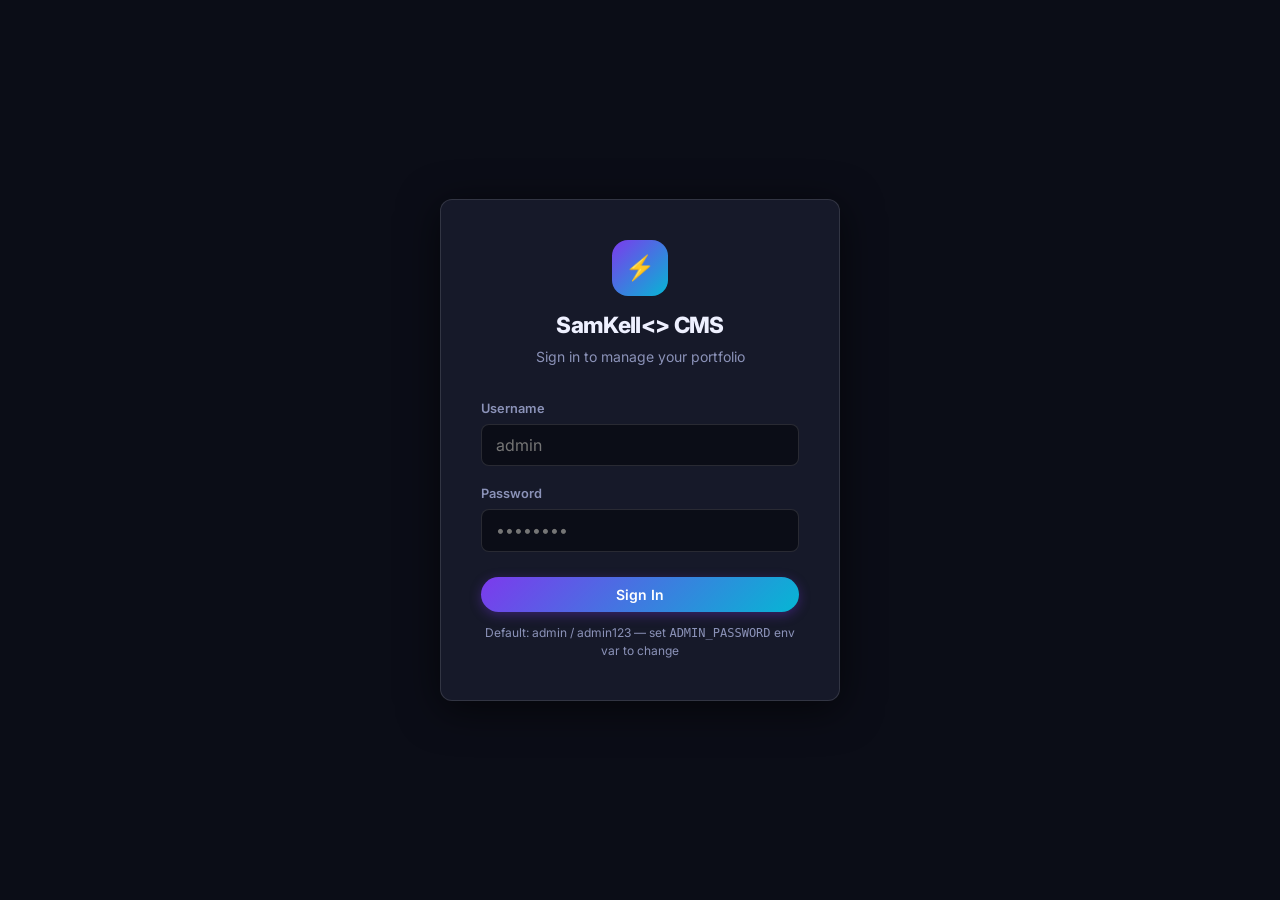
==== admin/index.html @ ff3757df "samklecms" ====
<!DOCTYPE html>
<html lang="en" data-theme="dark">
<head>
<meta charset="UTF-8"/>
<meta name="viewport" content="width=device-width, initial-scale=1.0"/>
<title>Samkell<> CMS — Admin</title>
<link rel="preconnect" href="https://fonts.googleapis.com"/>
<link href="https://fonts.googleapis.com/css2?family=Inter:wght@300;400;500;600;700;800&family=Fira+Code:wght@400;500&display=swap" rel="stylesheet"/>
<style>
/* ── Reset ─────────────────────────────────────────── */
*,*::before,*::after{box-sizing:border-box;margin:0;padding:0}
img{display:block;max-width:100%}
button,input,textarea,select{font-family:inherit;font-size:inherit}

/* ── Themes ────────────────────────────────────────── */
:root{
  --bg:#0b0d17;
  --bg2:#111422;
  --surface:#161929;
  --surface2:#1c2038;
  --surface3:#222640;
  --border:rgba(255,255,255,0.07);
  --border2:rgba(255,255,255,0.12);
  --text:#eef0ff;
  --text2:#8b92b8;
  --text3:#4a5070;
  --accent:#7c3aed;
  --accent2:#06b6d4;
  --accent3:#f0abfc;
  --green:#10b981;
  --red:#ef4444;
  --yellow:#f59e0b;
  --grad:linear-gradient(135deg,#7c3aed,#06b6d4);
  --shadow:0 4px 24px rgba(0,0,0,0.5);
  --shadow2:0 8px 40px rgba(0,0,0,0.6);
  --r:12px;
  --r-sm:8px;
  --r-xs:6px;
  --nav-w:240px;
  --trans:0.2s cubic-bezier(0.4,0,0.2,1);
}
[data-theme="light"]{
  --bg:#f4f5ff;
  --bg2:#eaecfa;
  --surface:#ffffff;
  --surface2:#f0f2ff;
  --surface3:#e8eaff;
  --border:rgba(0,0,0,0.08);
  --border2:rgba(0,0,0,0.14);
  --text:#0d0f1a;
  --text2:#4a5280;
  --text3:#9097bf;
  --shadow:0 4px 24px rgba(100,80,200,0.10);
  --shadow2:0 8px 40px rgba(100,80,200,0.15);
}

html,body{height:100%;background:var(--bg);color:var(--text);font-family:'Inter',sans-serif;line-height:1.5;transition:background var(--trans),color var(--trans)}

/* ── Login screen ──────────────────────────────────── */
#login-screen{
  display:none;position:fixed;inset:0;z-index:1000;
  background:var(--bg);
  display:flex;align-items:center;justify-content:center;
}
#login-screen.hidden{display:none}
.login-card{
  width:100%;max-width:400px;
  background:var(--surface);
  border:1px solid var(--border2);
  border-radius:var(--r);
  padding:2.5rem;
  box-shadow:var(--shadow2);
}
.login-logo{
  text-align:center;
  margin-bottom:2rem;
}
.login-logo .logo-mark{
  display:inline-flex;align-items:center;justify-content:center;
  width:56px;height:56px;
  background:var(--grad);
  border-radius:16px;
  font-size:1.5rem;
  margin-bottom:0.75rem;
}
.login-logo h1{font-size:1.4rem;font-weight:800;letter-spacing:-0.03em}
.login-logo p{color:var(--text2);font-size:0.875rem;margin-top:0.25rem}

/* ── App shell ──────────────────────────────────────── */
#app{display:none;height:100vh;overflow:hidden}
#app.visible{display:flex}

/* ── Sidebar ────────────────────────────────────────── */
.sidebar{
  width:var(--nav-w);flex-shrink:0;
  background:var(--surface);
  border-right:1px solid var(--border);
  display:flex;flex-direction:column;
  overflow:hidden;
  transition:width var(--trans);
}
.sidebar-header{
  padding:1.25rem 1.25rem 1rem;
  border-bottom:1px solid var(--border);
  display:flex;align-items:center;gap:0.75rem;
}
.s-logo{
  width:36px;height:36px;flex-shrink:0;
  background:var(--grad);
  border-radius:10px;
  display:flex;align-items:center;justify-content:center;
  font-size:1rem;font-weight:800;color:#fff;
}
.s-title{font-weight:700;font-size:0.95rem;line-height:1.2}
.s-subtitle{font-size:0.72rem;color:var(--text2)}

.nav-section{
  padding:0.75rem 0.75rem 0.25rem;
  font-size:0.68rem;font-weight:700;
  letter-spacing:0.1em;text-transform:uppercase;
  color:var(--text3);
}

.nav-item{
  display:flex;align-items:center;gap:0.65rem;
  padding:0.55rem 1rem;
  margin:0 0.5rem 0.1rem;
  border-radius:var(--r-sm);
  cursor:pointer;
  font-size:0.875rem;font-weight:500;
  color:var(--text2);
  transition:background var(--trans),color var(--trans);
  border:none;background:none;width:calc(100% - 1rem);text-align:left;
}
.nav-item:hover{background:var(--surface2);color:var(--text)}
.nav-item.active{background:rgba(124,58,237,0.15);color:var(--accent3);font-weight:600}
.nav-item .nav-icon{font-size:1rem;width:20px;text-align:center;flex-shrink:0}
.nav-badge{
  margin-left:auto;
  background:var(--red);color:#fff;
  font-size:0.68rem;font-weight:700;
  padding:0.1rem 0.45rem;
  border-radius:999px;
}

.sidebar-footer{
  margin-top:auto;
  padding:1rem;
  border-top:1px solid var(--border);
}
.user-row{
  display:flex;align-items:center;gap:0.65rem;
  padding:0.5rem 0.25rem;
  margin-bottom:0.5rem;
}
.user-avatar{
  width:32px;height:32px;border-radius:50%;
  background:var(--grad);
  display:flex;align-items:center;justify-content:center;
  font-size:0.8rem;font-weight:700;color:#fff;flex-shrink:0;
}
.user-info{min-width:0}
.user-name{font-size:0.875rem;font-weight:600;white-space:nowrap;overflow:hidden;text-overflow:ellipsis}
.user-role{font-size:0.72rem;color:var(--text2)}

/* ── Main area ──────────────────────────────────────── */
.main{flex:1;display:flex;flex-direction:column;overflow:hidden;min-width:0}

.topbar{
  height:56px;flex-shrink:0;
  background:var(--surface);
  border-bottom:1px solid var(--border);
  display:flex;align-items:center;
  padding:0 1.5rem;gap:1rem;
}
.topbar-title{font-size:1rem;font-weight:700;flex:1}
.topbar-actions{display:flex;align-items:center;gap:0.5rem}

.content{flex:1;overflow-y:auto;padding:1.75rem}

/* ── Panels ─────────────────────────────────────────── */
.panel{display:none}
.panel.active{display:block}

/* ── Cards / surfaces ───────────────────────────────── */
.card{
  background:var(--surface);
  border:1px solid var(--border);
  border-radius:var(--r);
  padding:1.5rem;
  box-shadow:var(--shadow);
  margin-bottom:1.25rem;
}
.card-title{
  font-size:1rem;font-weight:700;
  margin-bottom:1.25rem;
  display:flex;align-items:center;gap:0.5rem;
}

/* ── Stat row (dashboard) ───────────────────────────── */
.stats-grid{display:grid;grid-template-columns:repeat(auto-fit,minmax(160px,1fr));gap:1rem;margin-bottom:1.5rem}
.stat-card{
  background:var(--surface);
  border:1px solid var(--border);
  border-radius:var(--r);
  padding:1.25rem;
  box-shadow:var(--shadow);
}
.stat-label{font-size:0.75rem;font-weight:600;text-transform:uppercase;letter-spacing:0.08em;color:var(--text2);margin-bottom:0.4rem}
.stat-value{font-size:2rem;font-weight:800;letter-spacing:-0.03em;background:var(--grad);-webkit-background-clip:text;-webkit-text-fill-color:transparent;background-clip:text}
.stat-sub{font-size:0.78rem;color:var(--text2);margin-top:0.15rem}

/* ── Buttons ─────────────────────────────────────────── */
.btn{
  display:inline-flex;align-items:center;gap:0.4rem;
  padding:0.55rem 1.1rem;
  border-radius:999px;
  border:none;cursor:pointer;
  font-size:0.875rem;font-weight:600;
  transition:transform 0.15s,box-shadow 0.15s,background var(--trans),opacity var(--trans);
  text-decoration:none;
}
.btn:hover{transform:translateY(-1px)}
.btn:active{transform:translateY(0)}
.btn:disabled{opacity:0.5;cursor:not-allowed;transform:none}
.btn-primary{background:var(--grad);color:#fff;box-shadow:0 3px 12px rgba(124,58,237,0.35)}
.btn-primary:hover{box-shadow:0 5px 20px rgba(124,58,237,0.5)}
.btn-ghost{background:transparent;color:var(--text);border:1.5px solid var(--border2)}
.btn-ghost:hover{border-color:var(--accent2);color:var(--accent2);background:rgba(6,182,212,0.06)}
.btn-danger{background:rgba(239,68,68,0.12);color:var(--red);border:1.5px solid rgba(239,68,68,0.25)}
.btn-danger:hover{background:rgba(239,68,68,0.2)}
.btn-success{background:rgba(16,185,129,0.12);color:var(--green);border:1.5px solid rgba(16,185,129,0.25)}
.btn-sm{padding:0.35rem 0.8rem;font-size:0.8rem}
.btn-xs{padding:0.25rem 0.6rem;font-size:0.75rem}

/* ── Form controls ──────────────────────────────────── */
.form-group{margin-bottom:1.1rem}
.form-label{display:block;font-size:0.8rem;font-weight:600;color:var(--text2);margin-bottom:0.35rem}
.form-hint{font-size:0.75rem;color:var(--text3);margin-top:0.25rem}

input[type="text"],input[type="email"],input[type="url"],
input[type="password"],input[type="number"],input[type="date"],
textarea,select{
  width:100%;
  background:var(--bg);
  border:1.5px solid var(--border2);
  border-radius:var(--r-sm);
  padding:0.65rem 0.9rem;
  color:var(--text);
  outline:none;
  transition:border-color var(--trans),box-shadow var(--trans);
}
input:focus,textarea:focus,select:focus{
  border-color:var(--accent);
  box-shadow:0 0 0 3px rgba(124,58,237,0.15);
}
textarea{resize:vertical;min-height:100px;font-family:'Fira Code',monospace;font-size:0.875rem}
select option{background:var(--surface)}

.form-row{display:grid;grid-template-columns:1fr 1fr;gap:1rem}
.form-row-3{display:grid;grid-template-columns:1fr 1fr 1fr;gap:1rem}

/* ── Toggle / checkbox ──────────────────────────────── */
.toggle-row{display:flex;align-items:center;justify-content:space-between;padding:0.65rem 0;border-bottom:1px solid var(--border)}
.toggle-row:last-child{border-bottom:none}
.toggle-label{font-size:0.875rem;font-weight:500}
.toggle-sub{font-size:0.78rem;color:var(--text2)}
.toggle{
  position:relative;width:42px;height:24px;flex-shrink:0;
}
.toggle input{opacity:0;width:0;height:0}
.toggle-track{
  position:absolute;inset:0;
  background:var(--surface3);
  border-radius:999px;cursor:pointer;
  transition:background var(--trans);
  border:1px solid var(--border2);
}
.toggle input:checked~.toggle-track{background:var(--accent)}
.toggle-thumb{
  position:absolute;top:3px;left:3px;
  width:16px;height:16px;
  background:#fff;border-radius:50%;
  transition:transform var(--trans);
  pointer-events:none;
}
.toggle input:checked~.toggle-track~.toggle-thumb,
.toggle input:checked+.toggle-track+.toggle-thumb{transform:translateX(18px)}

/* ── Table ──────────────────────────────────────────── */
.table-wrap{overflow-x:auto;border-radius:var(--r);border:1px solid var(--border)}
table{width:100%;border-collapse:collapse;font-size:0.875rem}
th{
  background:var(--surface2);
  padding:0.65rem 1rem;
  text-align:left;font-size:0.75rem;font-weight:700;
  letter-spacing:0.06em;text-transform:uppercase;color:var(--text2);
  border-bottom:1px solid var(--border);
}
td{padding:0.75rem 1rem;border-bottom:1px solid var(--border);vertical-align:middle}
tr:last-child td{border-bottom:none}
tr:hover td{background:rgba(255,255,255,0.02)}
.td-actions{display:flex;gap:0.4rem;white-space:nowrap}

/* ── Badge/Tag ──────────────────────────────────────── */
.badge{
  display:inline-flex;align-items:center;
  padding:0.2rem 0.55rem;
  border-radius:999px;
  font-size:0.72rem;font-weight:700;
  letter-spacing:0.04em;
}
.badge-green{background:rgba(16,185,129,0.15);color:var(--green)}
.badge-red{background:rgba(239,68,68,0.15);color:var(--red)}
.badge-yellow{background:rgba(245,158,11,0.15);color:var(--yellow)}
.badge-blue{background:rgba(6,182,212,0.15);color:var(--accent2)}
.badge-purple{background:rgba(124,58,237,0.15);color:var(--accent3)}

.skill-tag{
  display:inline-flex;padding:0.2rem 0.55rem;
  background:rgba(124,58,237,0.12);color:var(--accent3);
  border:1px solid rgba(124,58,237,0.2);
  border-radius:6px;font-size:0.75rem;font-weight:600;
  font-family:'Fira Code',monospace;
  margin:0.15rem;cursor:pointer;
  transition:background var(--trans);
}
.skill-tag:hover{background:rgba(124,58,237,0.25)}
.skill-tag.remove::after{content:' ×';opacity:0.6}

/* ── Skill bar ──────────────────────────────────────── */
.skill-bar-row{display:flex;align-items:center;gap:0.75rem;margin-bottom:0.5rem}
.skill-bar-row input[type="text"]{flex:1}
.skill-bar-row input[type="number"]{width:70px;flex-shrink:0}
.skill-bar-row .btn-xs{flex-shrink:0}
.skill-progress{
  height:4px;background:var(--surface3);border-radius:2px;margin-top:0.2rem;
}
.skill-progress-fill{height:100%;background:var(--grad);border-radius:2px;transition:width 0.4s}

/* ── Blog editor ────────────────────────────────────── */
.editor-toolbar{
  display:flex;flex-wrap:wrap;gap:0.35rem;
  padding:0.6rem;
  background:var(--surface2);
  border:1.5px solid var(--border2);
  border-bottom:none;
  border-radius:var(--r-sm) var(--r-sm) 0 0;
}
.editor-toolbar button{
  padding:0.3rem 0.6rem;
  background:transparent;border:none;cursor:pointer;
  color:var(--text2);border-radius:4px;font-size:0.8rem;
  font-weight:600;transition:background var(--trans),color var(--trans);
}
.editor-toolbar button:hover{background:var(--surface3);color:var(--text)}
.editor-toolbar .sep{width:1px;background:var(--border);margin:0 0.2rem;align-self:stretch}
#post-body{
  border-radius:0 0 var(--r-sm) var(--r-sm) !important;
  min-height:320px;
}
.preview-pane{
  background:var(--bg2);
  border:1.5px solid var(--border2);
  border-radius:var(--r-sm);
  padding:1.25rem;
  min-height:200px;
  font-size:0.9rem;line-height:1.75;
  color:var(--text2);
}
.preview-pane h1,.preview-pane h2,.preview-pane h3{color:var(--text);font-weight:700;margin:1rem 0 0.5rem}
.preview-pane code{font-family:'Fira Code',monospace;background:var(--surface2);padding:0.1em 0.3em;border-radius:4px;font-size:0.85em;color:var(--accent3)}
.preview-pane pre{background:var(--surface2);padding:1rem;border-radius:var(--r-sm);overflow-x:auto;margin:0.75rem 0}
.preview-pane pre code{background:none;padding:0}
.preview-pane p{margin-bottom:0.75rem}
.preview-pane ul,.preview-pane ol{padding-left:1.5rem;margin-bottom:0.75rem}
.preview-pane blockquote{border-left:3px solid var(--accent);padding-left:1rem;color:var(--text)}
.editor-tabs{display:flex;gap:0.25rem;margin-bottom:0.5rem}
.editor-tab{
  padding:0.4rem 0.9rem;border:none;background:transparent;
  cursor:pointer;font-size:0.875rem;font-weight:600;
  color:var(--text2);border-bottom:2px solid transparent;
  transition:color var(--trans),border-color var(--trans);
}
.editor-tab.active{color:var(--accent2);border-color:var(--accent2)}

/* ── Photo upload ────────────────────────────────────── */
.photo-drop{
  border:2px dashed var(--border2);
  border-radius:var(--r);
  padding:2rem;
  text-align:center;
  cursor:pointer;
  transition:border-color var(--trans),background var(--trans);
}
.photo-drop:hover,.photo-drop.dragover{border-color:var(--accent);background:rgba(124,58,237,0.05)}
.photo-preview{
  width:80px;height:80px;border-radius:50%;
  object-fit:cover;margin:0 auto 0.75rem;
  border:3px solid var(--accent);
}

/* ── Contact message ─────────────────────────────────── */
.msg-card{
  background:var(--surface);border:1px solid var(--border);
  border-radius:var(--r);padding:1.1rem 1.25rem;
  margin-bottom:0.75rem;
  transition:border-color var(--trans);
  display:flex;gap:1rem;align-items:flex-start;
}
.msg-card.unread{border-color:rgba(124,58,237,0.4);background:rgba(124,58,237,0.04)}
.msg-avatar{
  width:38px;height:38px;border-radius:50%;flex-shrink:0;
  background:var(--grad);
  display:flex;align-items:center;justify-content:center;
  font-weight:700;color:#fff;font-size:0.875rem;
}
.msg-body{flex:1;min-width:0}
.msg-header{display:flex;align-items:center;gap:0.5rem;flex-wrap:wrap;margin-bottom:0.25rem}
.msg-name{font-weight:700;font-size:0.9rem}
.msg-email{font-size:0.8rem;color:var(--text2)}
.msg-date{font-size:0.75rem;color:var(--text3);margin-left:auto}
.msg-text{font-size:0.875rem;color:var(--text2);line-height:1.6;word-break:break-word}
.msg-actions{display:flex;gap:0.4rem;margin-top:0.6rem}

/* ── Social editor ───────────────────────────────────── */
.social-item{
  display:flex;align-items:center;gap:0.75rem;
  padding:0.6rem 0;border-bottom:1px solid var(--border);
}
.social-item:last-child{border-bottom:none}
.social-icon-pill{
  width:32px;height:32px;border-radius:8px;
  background:var(--surface2);
  display:flex;align-items:center;justify-content:center;
  font-size:0.9rem;flex-shrink:0;
}
.social-item input{flex:1}
.drag-handle{color:var(--text3);cursor:grab;padding:0 0.25rem;font-size:1.1rem}

/* ── Notifications / toast ───────────────────────────── */
#toast-area{
  position:fixed;bottom:1.5rem;right:1.5rem;
  z-index:9999;display:flex;flex-direction:column;gap:0.5rem;
  pointer-events:none;
}
.toast{
  background:var(--surface);
  border:1px solid var(--border2);
  border-radius:var(--r-sm);
  padding:0.75rem 1.1rem;
  font-size:0.875rem;font-weight:500;
  box-shadow:var(--shadow2);
  display:flex;align-items:center;gap:0.5rem;
  animation:slideIn 0.25s ease,fadeOut 0.4s 2.6s ease forwards;
  pointer-events:auto;
  max-width:320px;
}
.toast.success{border-color:rgba(16,185,129,0.4);color:var(--green)}
.toast.error{border-color:rgba(239,68,68,0.4);color:var(--red)}
.toast.info{border-color:rgba(6,182,212,0.4);color:var(--accent2)}
@keyframes slideIn{from{transform:translateX(20px);opacity:0}to{transform:translateX(0);opacity:1}}
@keyframes fadeOut{to{opacity:0;transform:translateX(10px)}}

/* ── Theme toggle ────────────────────────────────────── */
.theme-btn{
  background:var(--surface2);border:1px solid var(--border2);
  border-radius:999px;padding:0.35rem 0.75rem;
  cursor:pointer;font-size:0.85rem;color:var(--text2);
  transition:background var(--trans);
}
.theme-btn:hover{background:var(--surface3);color:var(--text)}

/* ── Spinner ─────────────────────────────────────────── */
.spinner{
  display:inline-block;width:18px;height:18px;
  border:2px solid var(--border2);
  border-top-color:var(--accent);
  border-radius:50%;
  animation:spin 0.7s linear infinite;
}
@keyframes spin{to{transform:rotate(360deg)}}

/* ── Tabs (project tabs, etc) ────────────────────────── */
.tabs{display:flex;gap:0.25rem;border-bottom:1px solid var(--border);margin-bottom:1.5rem}
.tab{
  padding:0.6rem 1.1rem;cursor:pointer;
  font-size:0.875rem;font-weight:600;color:var(--text2);
  border-bottom:2px solid transparent;margin-bottom:-1px;
  background:none;border-top:none;border-left:none;border-right:none;
  transition:color var(--trans),border-color var(--trans);
}
.tab.active{color:var(--accent2);border-color:var(--accent2)}

/* ── Mobile hamburger ────────────────────────────────── */
.mob-toggle{display:none;background:none;border:none;cursor:pointer;color:var(--text);font-size:1.25rem;padding:0.25rem}
.sidebar-overlay{display:none;position:fixed;inset:0;background:rgba(0,0,0,0.5);z-index:49}

/* ── Utilities ───────────────────────────────────────── */
.flex{display:flex}.items-center{align-items:center}.gap-2{gap:0.5rem}.gap-3{gap:0.75rem}
.justify-between{justify-content:space-between}.ml-auto{margin-left:auto}
.mt-1{margin-top:0.25rem}.mt-2{margin-top:0.5rem}.mt-3{margin-top:0.75rem}.mt-4{margin-top:1rem}
.mb-1{margin-bottom:0.25rem}.mb-2{margin-bottom:0.5rem}.mb-3{margin-bottom:0.75rem}.mb-4{margin-bottom:1rem}
.text-sm{font-size:0.875rem}.text-xs{font-size:0.75rem}.text-muted{color:var(--text2)}
.text-danger{color:var(--red)}.text-success{color:var(--green)}
.fw-700{font-weight:700}.hidden{display:none!important}
.divider{height:1px;background:var(--border);margin:1rem 0}
.empty-state{text-align:center;padding:3rem 1rem;color:var(--text2)}
.empty-state .empty-icon{font-size:2.5rem;margin-bottom:0.75rem}
.empty-state p{font-size:0.9rem}

@media(max-width:768px){
  .sidebar{position:fixed;left:-100%;top:0;bottom:0;z-index:50;transition:left var(--trans)}
  .sidebar.open{left:0}
  .sidebar-overlay.open{display:block}
  .mob-toggle{display:block}
  .form-row,.form-row-3{grid-template-columns:1fr}
  .content{padding:1rem}
}
</style>
</head>
<body>

<!-- ── Toast area ──────────────────────────────────────────────── -->
<div id="toast-area"></div>
<div class="sidebar-overlay" id="sidebar-overlay"></div>

<!-- ══════════════════════════════════════════════════════════════ -->
<!-- LOGIN SCREEN                                                   -->
<!-- ══════════════════════════════════════════════════════════════ -->
<div id="login-screen">
  <div class="login-card">
    <div class="login-logo">
      <div class="logo-mark">⚡</div>
      <h1>SamKell<> CMS</h1>
      <p>Sign in to manage your portfolio</p>
    </div>
    <div class="form-group">
      <label class="form-label">Username</label>
      <input type="text" id="login-user" placeholder="admin" autocomplete="username"/>
    </div>
    <div class="form-group">
      <label class="form-label">Password</label>
      <input type="password" id="login-pass" placeholder="••••••••" autocomplete="current-password"/>
    </div>
    <button class="btn btn-primary" style="width:100%;justify-content:center;margin-top:0.5rem" id="login-btn" onclick="doLogin()">
      Sign In
    </button>
    <p id="login-err" class="text-danger text-sm mt-2 hidden"></p>
    <p class="text-xs text-muted mt-3" style="text-align:center">
      Default: admin / admin123 — set <code>ADMIN_PASSWORD</code> env var to change
    </p>
  </div>
</div>

<!-- ══════════════════════════════════════════════════════════════ -->
<!-- APP SHELL                                                      -->
<!-- ══════════════════════════════════════════════════════════════ -->
<div id="app">

  <!-- Sidebar -->
  <aside class="sidebar" id="sidebar">
    <div class="sidebar-header">
      <div class="s-logo">SK</div>
      <div>
        <div class="s-title">SamKell<> CMS</div>
        <div class="s-subtitle">Content Manager</div>
      </div>
    </div>

    <div style="flex:1;overflow-y:auto;padding-bottom:0.5rem">
      <div class="nav-section">Overview</div>
      <button class="nav-item active" onclick="showPanel('dashboard')" data-panel="dashboard">
        <span class="nav-icon">📊</span> Dashboard
      </button>

      <div class="nav-section">Content</div>
      <button class="nav-item" onclick="showPanel('about')" data-panel="about">
        <span class="nav-icon">👤</span> About & Bio
      </button>
      <button class="nav-item" onclick="showPanel('skills')" data-panel="skills">
        <span class="nav-icon">⚡</span> Skills
      </button>
      <button class="nav-item" onclick="showPanel('projects')" data-panel="projects">
        <span class="nav-icon">🚀</span> Projects
      </button>

      <div class="nav-section">Blog</div>
      <button class="nav-item" onclick="showPanel('blog')" data-panel="blog">
        <span class="nav-icon">📝</span> All Posts
      </button>
      <button class="nav-item" onclick="showPanel('new-post')" data-panel="new-post">
        <span class="nav-icon">✏️</span> New Post
      </button>

      <div class="nav-section">Inbox</div>
      <button class="nav-item" onclick="showPanel('contacts')" data-panel="contacts">
        <span class="nav-icon">💬</span> Messages
        <span class="nav-badge hidden" id="unread-badge">0</span>
      </button>

      <div class="nav-section">Configuration</div>
      <button class="nav-item" onclick="showPanel('settings')" data-panel="settings">
        <span class="nav-icon">🎨</span> Site Appearance
      </button>
      <button class="nav-item" onclick="showPanel('carousel')" data-panel="carousel">
        <span class="nav-icon">🖼️</span> Carousel Slides
      </button>
    </div>

    <div class="sidebar-footer">
      <div class="user-row">
        <div class="user-avatar" id="user-initials">A</div>
        <div class="user-info">
          <div class="user-name" id="user-name-display">Admin</div>
          <div class="user-role">Administrator</div>
        </div>
      </div>
      <button class="btn btn-ghost btn-sm" style="width:100%;justify-content:center" onclick="doLogout()">
        Sign Out
      </button>
    </div>
  </aside>

  <!-- Main -->
  <div class="main">
    <!-- Top bar -->
    <div class="topbar">
      <button class="mob-toggle" id="mob-toggle">☰</button>
      <div class="topbar-title" id="topbar-title">Dashboard</div>
      <div class="topbar-actions">
        <button class="theme-btn" onclick="toggleTheme()" title="Toggle theme">
          <span id="theme-icon">☀️</span>
        </button>
        <a href="/" target="_blank" class="btn btn-ghost btn-sm">View Site ↗</a>
      </div>
    </div>

    <!-- Content area -->
    <div class="content">

      <!-- ─── DASHBOARD ─────────────────────────────────────────── -->
      <div class="panel active" id="panel-dashboard">
        <div class="stats-grid" id="dash-stats">
          <div class="stat-card"><div class="stat-label">Blog Posts</div><div class="stat-value" id="stat-posts">—</div><div class="stat-sub">published</div></div>
          <div class="stat-card"><div class="stat-label">Projects</div><div class="stat-value" id="stat-projects">—</div><div class="stat-sub">showcased</div></div>
          <div class="stat-card"><div class="stat-label">Skills</div><div class="stat-value" id="stat-skills">—</div><div class="stat-sub">listed</div></div>
          <div class="stat-card"><div class="stat-label">Messages</div><div class="stat-value" id="stat-msgs">—</div><div class="stat-sub">total received</div></div>
        </div>
        <div class="card">
          <div class="card-title">⚡ Quick Actions</div>
          <div class="flex gap-2" style="flex-wrap:wrap">
            <button class="btn btn-primary" onclick="showPanel('new-post')">✏️ New Blog Post</button>
            <button class="btn btn-ghost" onclick="showPanel('about')">👤 Edit About</button>
            <button class="btn btn-ghost" onclick="showPanel('projects')">🚀 Manage Projects</button>
            <button class="btn btn-ghost" onclick="showPanel('contacts')">💬 View Messages</button>
          </div>
        </div>
        <div class="card">
          <div class="card-title">📋 Recent Messages</div>
          <div id="dash-messages">
            <div class="empty-state"><div class="spinner"></div></div>
          </div>
        </div>
      </div>

      <!-- ─── ABOUT ─────────────────────────────────────────────── -->
      <div class="panel" id="panel-about">
        <div class="card">
          <div class="card-title">👤 Profile Photo</div>
          <div class="photo-drop" id="photo-drop" onclick="document.getElementById('photo-input').click()">
            <img id="photo-preview-img" src="/static/sammy.jpeg" class="photo-preview" onerror="this.src='data:image/svg+xml,<svg xmlns=%22http://www.w3.org/2000/svg%22 viewBox=%220 0 80 80%22><rect width=%2280%22 height=%2280%22 rx=%2240%22 fill=%22%237c3aed%22/><text x=%2240%22 y=%2248%22 text-anchor=%22middle%22 fill=%22white%22 font-size=%2228%22>SK</text></svg>'"/>
            <p class="text-sm text-muted mt-2">Click or drag to upload a new photo</p>
            <p class="text-xs text-muted mt-1">JPG, PNG, WEBP — max 8 MB</p>
          </div>
          <input type="file" id="photo-input" accept="image/*" style="display:none" onchange="uploadPhoto(this)"/>
        </div>

        <div class="card">
          <div class="card-title">📋 Basic Info</div>
          <div class="form-row">
            <div class="form-group">
              <label class="form-label">Full Name</label>
              <input type="text" id="about-name" placeholder="Your Name"/>
            </div>
            <div class="form-group">
              <label class="form-label">Role / Title</label>
              <input type="text" id="about-role" placeholder="Full-Stack Engineer"/>
            </div>
          </div>
          <div class="form-group">
            <label class="form-label">Tagline <span class="text-xs text-muted">(hero subtitle)</span></label>
            <input type="text" id="about-tagline" placeholder="One punchy line about what you do"/>
          </div>
          <div class="form-group">
            <label class="form-label">Bio <span class="text-xs text-muted">(About section)</span></label>
            <textarea id="about-bio" rows="4" placeholder="Write about yourself..."></textarea>
          </div>
          <div class="form-row">
            <div class="form-group">
              <label class="form-label">Location</label>
              <input type="text" id="about-location" placeholder="Lagos, Nigeria"/>
            </div>
            <div class="form-group" style="display:flex;flex-direction:column;justify-content:flex-end">
              <label class="toggle-row" style="border:none;padding:0;cursor:pointer">
                <div>
                  <div class="toggle-label">I'm available for Work</div>
                  <div class="toggle-sub">Shows green badge on site</div>
                </div>
                <label class="toggle" style="margin-left:1rem">
                  <input type="checkbox" id="about-available"/>
                  <div class="toggle-track"></div>
                  <div class="toggle-thumb"></div>
                </label>
              </label>
            </div>
          </div>
        </div>

        <div class="card">
          <div class="card-title">🔗 Social Links</div>
          <div id="social-list"></div>
          <button class="btn btn-ghost btn-sm mt-3" onclick="addSocialItem()">+ Add Link</button>
        </div>

        <div class="flex gap-2 justify-between">
          <button class="btn btn-ghost" onclick="loadAbout()">↺ Reset Changes</button>
          <button class="btn btn-primary" onclick="saveAbout()">💾 Save About</button>
        </div>
      </div>

      <!-- ─── SKILLS ────────────────────────────────────────────── -->
      <div class="panel" id="panel-skills">
        <div class="flex justify-between items-center mb-4">
          <h2 class="fw-700">Skills</h2>
          <button class="btn btn-primary" onclick="addSkillGroup()">+ Add Group</button>
        </div>
        <div id="skills-editor"></div>
        <div class="flex gap-2 justify-between mt-4">
          <button class="btn btn-ghost" onclick="loadSkills()">↺ Reset</button>
          <button class="btn btn-primary" onclick="saveSkills()">💾 Save Skills</button>
        </div>
      </div>

      <!-- ─── PROJECTS ──────────────────────────────────────────── -->
      <div class="panel" id="panel-projects">
        <div class="flex justify-between items-center mb-4">
          <h2 class="fw-700">Projects</h2>
          <button class="btn btn-primary" onclick="addProject()">+ Add Project</button>
        </div>
        <div id="projects-editor"></div>
        <div class="flex gap-2 justify-between mt-4">
          <button class="btn btn-ghost" onclick="loadProjects()">↺ Reset</button>
          <button class="btn btn-primary" onclick="saveProjects()">💾 Save Projects</button>
        </div>
      </div>

      <!-- ─── BLOG LIST ─────────────────────────────────────────── -->
      <div class="panel" id="panel-blog">
        <div class="flex justify-between items-center mb-4">
          <h2 class="fw-700">Blog Posts</h2>
          <button class="btn btn-primary" onclick="showPanel('new-post')">✏️ New Post</button>
        </div>
        <div class="table-wrap">
          <table>
            <thead>
              <tr>
                <th>Title</th><th>Slug</th><th>Date</th><th>Actions</th>
              </tr>
            </thead>
            <tbody id="blog-table-body">
              <tr><td colspan="4" class="text-muted text-sm" style="text-align:center;padding:2rem"><div class="spinner"></div></td></tr>
            </tbody>
          </table>
        </div>
      </div>

      <!-- ─── NEW / EDIT POST ───────────────────────────────────── -->
      <div class="panel" id="panel-new-post">
        <div class="flex justify-between items-center mb-4">
          <h2 class="fw-700" id="post-form-title">New Post</h2>
          <button class="btn btn-ghost btn-sm" onclick="showPanel('blog')">← Back to Posts</button>
        </div>
        <div class="card">
          <div class="form-row">
            <div class="form-group">
              <label class="form-label">Title</label>
              <input type="text" id="post-title" placeholder="Post title" oninput="autoSlug()"/>
            </div>
            <div class="form-group">
              <label class="form-label">Slug <span class="text-xs text-muted">(URL key)</span></label>
              <input type="text" id="post-slug" placeholder="my-post-slug"/>
            </div>
          </div>
          <div class="form-row">
            <div class="form-group">
              <label class="form-label">Date</label>
              <input type="date" id="post-date"/>
            </div>
            <div class="form-group">
              <label class="form-label">Excerpt <span class="text-xs text-muted">(card preview)</span></label>
              <input type="text" id="post-excerpt" placeholder="One sentence summary"/>
            </div>
          </div>
        </div>
        <div class="card" style="padding-bottom:0.75rem">
          <div class="card-title">Content <span class="text-xs text-muted fw-400">Markdown supported</span></div>
          <div class="editor-tabs">
            <button class="editor-tab active" onclick="switchEditorTab('write',this)">Write</button>
            <button class="editor-tab" onclick="switchEditorTab('preview',this)">Preview</button>
          </div>
          <div id="editor-write-pane">
            <div class="editor-toolbar">
              <button onclick="insertMd('**','**')"><b>B</b></button>
              <button onclick="insertMd('*','*')"><i>I</i></button>
              <button onclick="insertMd('`','`')">Code</button>
              <button onclick="insertMd('\n```\n','\n```')">Block</button>
              <div class="sep"></div>
              <button onclick="insertMd('# ','')">H1</button>
              <button onclick="insertMd('## ','')">H2</button>
              <button onclick="insertMd('### ','')">H3</button>
              <div class="sep"></div>
              <button onclick="insertMd('- ','')">List</button>
              <button onclick="insertMd('[','](url)')">Link</button>
              <button onclick="insertMd('> ','')">Quote</button>
            </div>
            <textarea id="post-body" placeholder="Write your post in Markdown..."></textarea>
          </div>
          <div id="editor-preview-pane" class="preview-pane hidden"></div>
        </div>
        <div class="flex gap-2 justify-between">
          <button class="btn btn-ghost" onclick="clearPostForm()">Clear</button>
          <button class="btn btn-primary" id="save-post-btn" onclick="savePost()">💾 Publish Post</button>
        </div>
        <input type="hidden" id="editing-slug" value=""/>
      </div>

      <!-- ─── CONTACTS ──────────────────────────────────────────── -->
      <div class="panel" id="panel-contacts">
        <div class="flex justify-between items-center mb-4">
          <h2 class="fw-700">Messages</h2>
          <div class="flex gap-2">
            <span id="contact-count" class="badge badge-blue"></span>
          </div>
        </div>
        <div id="contacts-list">
          <div class="empty-state"><div class="spinner"></div></div>
        </div>
      </div>

      <!-- ─── SETTINGS ──────────────────────────────────────────── -->
      <div class="panel" id="panel-settings">
        <div class="tabs" id="settings-tabs">
          <button class="tab active" onclick="switchSettingsTab('colors',this)">🎨 Colors</button>
          <button class="tab" onclick="switchSettingsTab('typography',this)">✏️ Typography</button>
          <button class="tab" onclick="switchSettingsTab('layout',this)">📐 Layout</button>
          <button class="tab" onclick="switchSettingsTab('misc',this)">⚙️ Misc</button>
        </div>

        <!-- Colors tab -->
        <div id="stab-colors">
          <div style="display:grid;grid-template-columns:1fr 1fr;gap:1.25rem">
            <div class="card">
              <div class="card-title">🌙 Dark Theme</div>
              <div class="form-group"><label class="form-label">Background</label><div style="display:flex;gap:0.5rem"><input type="color" id="s-dark-bg" style="width:48px;height:36px;padding:2px;border-radius:6px;border:1px solid var(--border2);background:none;cursor:pointer"/><input type="text" id="s-dark-bg-t" placeholder="#0d0f1a" style="flex:1"/></div></div>
              <div class="form-group"><label class="form-label">Background Alt</label><div style="display:flex;gap:0.5rem"><input type="color" id="s-dark-bgalt" style="width:48px;height:36px;padding:2px;border-radius:6px;border:1px solid var(--border2);background:none;cursor:pointer"/><input type="text" id="s-dark-bgalt-t" placeholder="#111428" style="flex:1"/></div></div>
              <div class="form-group"><label class="form-label">Surface / Cards</label><div style="display:flex;gap:0.5rem"><input type="color" id="s-dark-surf" style="width:48px;height:36px;padding:2px;border-radius:6px;border:1px solid var(--border2);background:none;cursor:pointer"/><input type="text" id="s-dark-surf-t" placeholder="#161929" style="flex:1"/></div></div>
              <div class="form-group"><label class="form-label">Text Primary</label><div style="display:flex;gap:0.5rem"><input type="color" id="s-dark-txt" style="width:48px;height:36px;padding:2px;border-radius:6px;border:1px solid var(--border2);background:none;cursor:pointer"/><input type="text" id="s-dark-txt-t" placeholder="#f0f2ff" style="flex:1"/></div></div>
              <div class="form-group"><label class="form-label">Text Secondary</label><div style="display:flex;gap:0.5rem"><input type="color" id="s-dark-txt2" style="width:48px;height:36px;padding:2px;border-radius:6px;border:1px solid var(--border2);background:none;cursor:pointer"/><input type="text" id="s-dark-txt2-t" placeholder="#8b92b8" style="flex:1"/></div></div>
            </div>
            <div class="card">
              <div class="card-title">☀️ Light Theme</div>
              <div class="form-group"><label class="form-label">Background</label><div style="display:flex;gap:0.5rem"><input type="color" id="s-light-bg" style="width:48px;height:36px;padding:2px;border-radius:6px;border:1px solid var(--border2);background:none;cursor:pointer"/><input type="text" id="s-light-bg-t" placeholder="#f8f9ff" style="flex:1"/></div></div>
              <div class="form-group"><label class="form-label">Background Alt</label><div style="display:flex;gap:0.5rem"><input type="color" id="s-light-bgalt" style="width:48px;height:36px;padding:2px;border-radius:6px;border:1px solid var(--border2);background:none;cursor:pointer"/><input type="text" id="s-light-bgalt-t" placeholder="#eef0fb" style="flex:1"/></div></div>
              <div class="form-group"><label class="form-label">Surface / Cards</label><div style="display:flex;gap:0.5rem"><input type="color" id="s-light-surf" style="width:48px;height:36px;padding:2px;border-radius:6px;border:1px solid var(--border2);background:none;cursor:pointer"/><input type="text" id="s-light-surf-t" placeholder="#ffffff" style="flex:1"/></div></div>
              <div class="form-group"><label class="form-label">Text Primary</label><div style="display:flex;gap:0.5rem"><input type="color" id="s-light-txt" style="width:48px;height:36px;padding:2px;border-radius:6px;border:1px solid var(--border2);background:none;cursor:pointer"/><input type="text" id="s-light-txt-t" placeholder="#0d0f1a" style="flex:1"/></div></div>
              <div class="form-group"><label class="form-label">Text Secondary</label><div style="display:flex;gap:0.5rem"><input type="color" id="s-light-txt2" style="width:48px;height:36px;padding:2px;border-radius:6px;border:1px solid var(--border2);background:none;cursor:pointer"/><input type="text" id="s-light-txt2-t" placeholder="#4a5280" style="flex:1"/></div></div>
            </div>
          </div>
          <div class="card">
            <div class="card-title">⚡ Accent Colors (both themes)</div>
            <div class="form-row-3">
              <div class="form-group"><label class="form-label">Accent 1 — Purple</label><div style="display:flex;gap:0.5rem"><input type="color" id="s-acc1" style="width:48px;height:36px;padding:2px;border-radius:6px;border:1px solid var(--border2);background:none;cursor:pointer"/><input type="text" id="s-acc1-t" placeholder="#7c3aed" style="flex:1"/></div></div>
              <div class="form-group"><label class="form-label">Accent 2 — Cyan</label><div style="display:flex;gap:0.5rem"><input type="color" id="s-acc2" style="width:48px;height:36px;padding:2px;border-radius:6px;border:1px solid var(--border2);background:none;cursor:pointer"/><input type="text" id="s-acc2-t" placeholder="#06b6d4" style="flex:1"/></div></div>
              <div class="form-group"><label class="form-label">Accent 3 — Lavender</label><div style="display:flex;gap:0.5rem"><input type="color" id="s-acc3" style="width:48px;height:36px;padding:2px;border-radius:6px;border:1px solid var(--border2);background:none;cursor:pointer"/><input type="text" id="s-acc3-t" placeholder="#f0abfc" style="flex:1"/></div></div>
            </div>
            <div class="form-group mt-2">
              <label class="form-label">Gradient Direction</label>
              <select id="s-grad-angle">
                <option value="135deg">↗ 135° (default diagonal)</option>
                <option value="90deg">→ 90° (left to right)</option>
                <option value="180deg">↓ 180° (top to bottom)</option>
                <option value="45deg">↗ 45°</option>
                <option value="225deg">↙ 225°</option>
              </select>
            </div>
          </div>
          <div class="card">
            <div class="card-title">🔵 Navbar Bottom Border</div>
            <div class="form-group"><div style="display:flex;gap:0.5rem;align-items:center"><input type="color" id="s-nav-border" style="width:48px;height:36px;padding:2px;border-radius:6px;border:1px solid var(--border2);background:none;cursor:pointer"/><input type="text" id="s-nav-border-t" placeholder="rgba(230,14,91,0.51)" style="flex:1"/></div><p class="form-hint">Supports any CSS color including rgba()</p></div>
          </div>
        </div>

        <!-- Typography tab -->
        <div id="stab-typography" class="hidden">
          <div class="card">
            <div class="card-title">✏️ Fonts</div>
            <div class="form-row">
              <div class="form-group">
                <label class="form-label">Body Font</label>
                <select id="s-font-body">
                  <option value="Inter">Inter (default)</option>
                  <option value="Plus Jakarta Sans">Plus Jakarta Sans</option>
                  <option value="DM Sans">DM Sans</option>
                  <option value="Outfit">Outfit</option>
                  <option value="Sora">Sora</option>
                  <option value="Nunito">Nunito</option>
                  <option value="Poppins">Poppins</option>
                  <option value="Raleway">Raleway</option>
                  <option value="Space Grotesk">Space Grotesk</option>
                  <option value="Manrope">Manrope</option>
                </select>
                <p class="form-hint">Loaded from Google Fonts</p>
              </div>
              <div class="form-group">
                <label class="form-label">Code / Monospace Font</label>
                <select id="s-font-code">
                  <option value="Fira Code">Fira Code (default)</option>
                  <option value="JetBrains Mono">JetBrains Mono</option>
                  <option value="Source Code Pro">Source Code Pro</option>
                  <option value="IBM Plex Mono">IBM Plex Mono</option>
                  <option value="Roboto Mono">Roboto Mono</option>
                  <option value="Cascadia Code">Cascadia Code</option>
                </select>
              </div>
            </div>
            <div class="card" style="background:var(--bg2);border:1px solid var(--border);margin-top:0.5rem">
              <p style="font-size:1.25rem;font-weight:700;margin-bottom:0.5rem">The quick brown fox jumps</p>
              <p style="font-family:monospace;color:var(--text2);font-size:0.9rem">const hello = "world"; // code preview</p>
            </div>
          </div>
        </div>

        <!-- Layout tab -->
        <div id="stab-layout" class="hidden">
          <div class="card">
            <div class="card-title">📐 Border Radius</div>
            <div class="form-row">
              <div class="form-group">
                <label class="form-label">Card Radius (--radius)</label>
                <select id="s-radius-lg">
                  <option value="8px">8px — Sharp</option>
                  <option value="12px">12px — Slight</option>
                  <option value="16px">16px — Default</option>
                  <option value="20px">20px — Rounded</option>
                  <option value="24px">24px — Very Rounded</option>
                  <option value="999px">999px — Pill</option>
                </select>
              </div>
              <div class="form-group">
                <label class="form-label">Input / Small Radius (--radius-sm)</label>
                <select id="s-radius-sm">
                  <option value="4px">4px — Sharp</option>
                  <option value="6px">6px — Slight</option>
                  <option value="8px">8px — Default</option>
                  <option value="12px">12px — Rounded</option>
                  <option value="16px">16px — Very Rounded</option>
                </select>
              </div>
            </div>
          </div>
          <div class="card">
            <div class="card-title">⚡ Animation Speed</div>
            <div class="form-group">
              <label class="form-label">Transition Speed</label>
              <select id="s-transition">
                <option value="0.15s">0.15s — Snappy</option>
                <option value="0.2s">0.2s — Fast</option>
                <option value="0.3s">0.3s — Default</option>
                <option value="0.45s">0.45s — Smooth</option>
                <option value="0.6s">0.6s — Slow</option>
              </select>
            </div>
          </div>
        </div>

        <!-- Misc tab -->
        <div id="stab-misc" class="hidden">
          <div class="card">
            <div class="card-title">💬 WhatsApp Number</div>
            <div class="form-group">
              <label class="form-label">Phone number (with country code)</label>
              <input type="text" id="s-wa-number" placeholder="+2348168642824"/>
              <p class="form-hint">Used for the floating WhatsApp button. Format: +countrycode number</p>
            </div>
          </div>
          <div class="card">
            <div class="card-title">🎨 CSS Preview</div>
            <p class="text-sm text-muted mb-3">The generated CSS override that will be applied to your site.</p>
            <textarea id="s-css-preview" rows="14" style="font-family:var(--font-code,monospace);font-size:0.8rem" readonly></textarea>
            <button class="btn btn-ghost btn-sm mt-2" onclick="refreshCSSPreview()">↺ Refresh Preview</button>
          </div>
        </div>

        <div class="divider"></div>
        <div class="flex gap-2 justify-between">
          <button class="btn btn-ghost" onclick="loadSettings_()">↺ Reset to Saved</button>
          <div class="flex gap-2">
            <button class="btn btn-ghost" onclick="resetSettingsDefaults()">Reset to Defaults</button>
            <button class="btn btn-primary" onclick="saveSettings()">💾 Save & Apply</button>
          </div>
        </div>
      </div>

      <!-- ─── CAROUSEL ──────────────────────────────────────────── -->
      <div class="panel" id="panel-carousel">
        <div class="flex justify-between items-center mb-4">
          <div>
            <h2 class="fw-700">Carousel Slides</h2>
            <p class="text-sm text-muted mt-1">Up to 4 slides. Slide 1 is always the hero intro — cannot be deleted.</p>
          </div>
          <button class="btn btn-primary" id="add-slide-btn" onclick="addCarouselSlide()">+ Add Slide</button>
        </div>
        <div id="carousel-admin-list"></div>
        <div class="flex gap-2 justify-between mt-4">
          <button class="btn btn-ghost" onclick="loadCarouselAdmin()">↺ Reset</button>
          <button class="btn btn-primary" onclick="saveCarousel()">💾 Save Carousel</button>
        </div>
      </div>

    </div><!-- /content -->
  </div><!-- /main -->
</div><!-- /app -->

<script>
/* ═══════════════════════════════════════════════════════════════
   STATE & CONFIG
═══════════════════════════════════════════════════════════════ */
const API = '/api/admin';
let currentPanel = 'dashboard';
let skillsData = [];
let projectsData = [];
let aboutData = {};
let allContacts = [];

/* ═══════════════════════════════════════════════════════════════
   THEME
═══════════════════════════════════════════════════════════════ */
(function(){
  const t = localStorage.getItem('cms-theme') || 'dark';
  document.documentElement.setAttribute('data-theme', t);
  updateThemeIcon(t);
})();

function toggleTheme(){
  const cur = document.documentElement.getAttribute('data-theme');
  const next = cur === 'dark' ? 'light' : 'dark';
  document.documentElement.setAttribute('data-theme', next);
  localStorage.setItem('cms-theme', next);
  updateThemeIcon(next);
}
function updateThemeIcon(t){ document.getElementById('theme-icon').textContent = t==='dark'?'☀️':'🌙'; }

/* ═══════════════════════════════════════════════════════════════
   TOAST
═══════════════════════════════════════════════════════════════ */
function toast(msg, type='info'){
  const area = document.getElementById('toast-area');
  const t = document.createElement('div');
  t.className = `toast ${type}`;
  const icon = {success:'✅',error:'❌',info:'ℹ️'}[type]||'ℹ️';
  t.innerHTML = `<span>${icon}</span> ${msg}`;
  area.appendChild(t);
  setTimeout(()=>t.remove(), 3200);
}

/* ═══════════════════════════════════════════════════════════════
   FETCH HELPERS
═══════════════════════════════════════════════════════════════ */
async function apiFetch(url, opts={}){
  const res = await fetch(url, {credentials:'include', ...opts,
    headers:{'Content-Type':'application/json',...(opts.headers||{})}});
  const data = await res.json().catch(()=>({}));
  if(!res.ok) throw new Error(data.error || `HTTP ${res.status}`);
  return data;
}
async function apiGet(path){ return apiFetch(API+path); }
async function apiPut(path,body){ return apiFetch(API+path,{method:'PUT',body:JSON.stringify(body)}); }
async function apiPost(path,body){ return apiFetch(API+path,{method:'POST',body:JSON.stringify(body)}); }
async function apiDel(path){ return apiFetch(API+path,{method:'DELETE'}); }

/* ═══════════════════════════════════════════════════════════════
   AUTH
═══════════════════════════════════════════════════════════════ */
async function checkAuth(){
  try{
    const d = await apiGet('/me');
    showApp(d.username);
  } catch(e){
    showLogin();
  }
}

function showLogin(){
  document.getElementById('login-screen').classList.remove('hidden');
  document.getElementById('app').classList.remove('visible');
}
function showApp(username){
  document.getElementById('login-screen').classList.add('hidden');
  document.getElementById('app').classList.add('visible');
  if(username){
    document.getElementById('user-name-display').textContent = username;
    document.getElementById('user-initials').textContent = username[0].toUpperCase();
  }
  loadDashboard();
}

async function doLogin(){
  const btn = document.getElementById('login-btn');
  const err = document.getElementById('login-err');
  const u = document.getElementById('login-user').value.trim();
  const p = document.getElementById('login-pass').value;
  err.classList.add('hidden');
  btn.disabled = true; btn.textContent = 'Signing in…';
  try{
    await fetch('/api/admin/login',{method:'POST',credentials:'include',
      headers:{'Content-Type':'application/json'},
      body:JSON.stringify({username:u,password:p})});
    // re-check auth to confirm
    const d = await apiGet('/me');
    showApp(d.username);
  } catch(e){
    err.textContent = 'Invalid username or password'; err.classList.remove('hidden');
  } finally{
    btn.disabled=false; btn.textContent='Sign In';
  }
}

document.getElementById('login-pass').addEventListener('keydown', e=>{
  if(e.key==='Enter') doLogin();
});

async function doLogout(){
  await fetch('/api/admin/logout',{method:'POST',credentials:'include'});
  showLogin();
}

/* ═══════════════════════════════════════════════════════════════
   NAVIGATION
═══════════════════════════════════════════════════════════════ */
const panelTitles = {
  dashboard:'Dashboard', about:'About & Bio', skills:'Skills',
  projects:'Projects', blog:'Blog Posts', 'new-post':'New Post',
  contacts:'Messages', settings:'Site Appearance', carousel:'Carousel Slides'
};

function showPanel(name){
  // hide all panels
  document.querySelectorAll('.panel').forEach(p=>p.classList.remove('active'));
  document.getElementById('panel-'+name).classList.add('active');
  // update nav
  document.querySelectorAll('.nav-item').forEach(b=>{
    b.classList.toggle('active', b.dataset.panel===name);
  });
  document.getElementById('topbar-title').textContent = panelTitles[name]||name;
  currentPanel = name;
  // close mobile sidebar
  document.getElementById('sidebar').classList.remove('open');
  document.getElementById('sidebar-overlay').classList.remove('open');
  // load data
  if(name==='about') loadAbout();
  else if(name==='skills') loadSkills();
  else if(name==='projects') loadProjects();
  else if(name==='blog') loadBlogList();
  else if(name==='contacts') loadContacts();
  else if(name==='settings') loadSettings_();
  else if(name==='carousel') loadCarouselAdmin();
  else if(name==='new-post'){ clearPostForm(); }
}

// Mobile sidebar
document.getElementById('mob-toggle').onclick = ()=>{
  document.getElementById('sidebar').classList.toggle('open');
  document.getElementById('sidebar-overlay').classList.toggle('open');
};
document.getElementById('sidebar-overlay').onclick = ()=>{
  document.getElementById('sidebar').classList.remove('open');
  document.getElementById('sidebar-overlay').classList.remove('open');
};

/* ═══════════════════════════════════════════════════════════════
   DASHBOARD
═══════════════════════════════════════════════════════════════ */
async function loadDashboard(){
  try{
    const [posts,projects,skills,contacts] = await Promise.all([
      apiGet('/posts'), apiGet('/projects'), apiGet('/skills'), apiGet('/contacts')
    ]);
    document.getElementById('stat-posts').textContent = (posts||[]).length;
    document.getElementById('stat-projects').textContent = (projects||[]).length;
    const skillCount = (skills||[]).reduce((a,g)=>a+(g.skills||[]).length,0);
    document.getElementById('stat-skills').textContent = skillCount;
    document.getElementById('stat-msgs').textContent = (contacts||[]).length;
    allContacts = contacts||[];
    updateUnreadBadge();
    renderDashMessages(contacts.slice(-5).reverse());
  } catch(e){ console.error(e); }
}

function renderDashMessages(msgs){
  const el = document.getElementById('dash-messages');
  if(!msgs||!msgs.length){ el.innerHTML='<div class="empty-state"><div class="empty-icon">💬</div><p>No messages yet</p></div>'; return; }
  el.innerHTML = msgs.slice(0,4).map(m=>`
    <div class="msg-card ${m.read?'':'unread'}">
      <div class="msg-avatar">${(m.name||'?')[0].toUpperCase()}</div>
      <div class="msg-body">
        <div class="msg-header">
          <span class="msg-name">${esc(m.name)}</span>
          <span class="msg-email">&lt;${esc(m.email)}&gt;</span>
          ${m.read?'':'<span class="badge badge-purple">New</span>'}
          <span class="msg-date">${fmtDate(m.created_at)}</span>
        </div>
        <div class="msg-text">${esc(m.message).substring(0,140)}${m.message.length>140?'…':''}</div>
      </div>
    </div>`).join('');
}

function updateUnreadBadge(){
  const count = allContacts.filter(c=>!c.read).length;
  const badge = document.getElementById('unread-badge');
  badge.textContent = count;
  badge.classList.toggle('hidden', count===0);
}

/* ═══════════════════════════════════════════════════════════════
   ABOUT
═══════════════════════════════════════════════════════════════ */
async function loadAbout(){
  try{
    aboutData = await apiGet('/about');
    document.getElementById('about-name').value = aboutData.name||'';
    document.getElementById('about-role').value = aboutData.role||'';
    document.getElementById('about-tagline').value = aboutData.tagline||'';
    document.getElementById('about-bio').value = aboutData.bio||'';
    document.getElementById('about-location').value = aboutData.location||'';
    document.getElementById('about-available').checked = !!aboutData.available;
    if(aboutData.photo) document.getElementById('photo-preview-img').src = aboutData.photo;
    renderSocials(aboutData.social||[]);
  } catch(e){ toast('Failed to load about data','error'); }
}

function renderSocials(socials){
  const list = document.getElementById('social-list');
  const ICONS = {github:'🐙',linkedin:'💼',twitter:'🐦',whatsapp:'💬',mail:'✉️',youtube:'▶️',instagram:'📸'};
  list.innerHTML = socials.map((s,i)=>`
    <div class="social-item" data-idx="${i}">
      <div class="social-icon-pill">${ICONS[s.icon]||'🔗'}</div>
      <select style="width:100px;flex-shrink:0" onchange="updateSocial(${i},'icon',this.value)">
        ${['github','linkedin','twitter','whatsapp','mail','youtube','instagram'].map(ic=>`
          <option value="${ic}" ${s.icon===ic?'selected':''}>${ic}</option>`).join('')}
      </select>
      <input type="text" placeholder="Label" value="${esc(s.label||'')}" style="width:90px" onchange="updateSocial(${i},'label',this.value)"/>
      <input type="url" placeholder="https://..." value="${esc(s.url||'')}" style="flex:1" onchange="updateSocial(${i},'url',this.value)"/>
      <button class="btn btn-danger btn-xs" onclick="removeSocial(${i})">✕</button>
    </div>`).join('');
}

function updateSocial(idx,key,val){
  if(!aboutData.social) aboutData.social=[];
  aboutData.social[idx][key]=val;
  renderSocials(aboutData.social);
}
function removeSocial(idx){ aboutData.social.splice(idx,1); renderSocials(aboutData.social); }
function addSocialItem(){
  if(!aboutData.social) aboutData.social=[];
  aboutData.social.push({label:'',url:'',icon:'github'});
  renderSocials(aboutData.social);
}

async function saveAbout(){
  aboutData.name = document.getElementById('about-name').value.trim();
  aboutData.role = document.getElementById('about-role').value.trim();
  aboutData.tagline = document.getElementById('about-tagline').value.trim();
  aboutData.bio = document.getElementById('about-bio').value.trim();
  aboutData.location = document.getElementById('about-location').value.trim();
  aboutData.available = document.getElementById('about-available').checked;
  try{
    await apiPut('/about', aboutData);
    toast('About saved successfully','success');
  } catch(e){ toast('Save failed: '+e.message,'error'); }
}

async function uploadPhoto(input){
  const file = input.files[0]; if(!file) return;
  const formData = new FormData();
  formData.append('photo', file);
  try{
    const res = await fetch(API+'/about/photo',{method:'POST',credentials:'include',body:formData});
    const d = await res.json();
    if(!res.ok) throw new Error(d.error);
    document.getElementById('photo-preview-img').src = d.url+'?t='+Date.now();
    toast('Photo uploaded','success');
  } catch(e){ toast('Upload failed: '+e.message,'error'); }
}

// Drag & drop photo
const photoDrop = document.getElementById('photo-drop');
photoDrop.addEventListener('dragover', e=>{ e.preventDefault(); photoDrop.classList.add('dragover'); });
photoDrop.addEventListener('dragleave', ()=> photoDrop.classList.remove('dragover'));
photoDrop.addEventListener('drop', e=>{
  e.preventDefault(); photoDrop.classList.remove('dragover');
  const file = e.dataTransfer.files[0]; if(!file) return;
  const dt = new DataTransfer(); dt.items.add(file);
  document.getElementById('photo-input').files = dt.files;
  uploadPhoto(document.getElementById('photo-input'));
});

/* ═══════════════════════════════════════════════════════════════
   SKILLS
═══════════════════════════════════════════════════════════════ */
async function loadSkills(){
  try{
    skillsData = await apiGet('/skills');
    renderSkillsEditor();
  } catch(e){ toast('Failed to load skills','error'); }
}

function renderSkillsEditor(){
  const el = document.getElementById('skills-editor');
  el.innerHTML = skillsData.map((group,gi)=>`
    <div class="card" data-gi="${gi}">
      <div class="flex items-center gap-2 mb-3">
        <input type="text" value="${esc(group.icon||'⚙️')}" style="width:52px;text-align:center" onchange="skillsData[${gi}].icon=this.value"/>
        <input type="text" value="${esc(group.group||'')}" placeholder="Group name" style="flex:1;font-weight:700" onchange="skillsData[${gi}].group=this.value"/>
        <button class="btn btn-danger btn-sm" onclick="removeSkillGroup(${gi})">Remove Group</button>
      </div>
      <div id="sg-${gi}">
        ${(group.skills||[]).map((sk,si)=>skillRow(gi,si,sk)).join('')}
      </div>
      <button class="btn btn-ghost btn-sm mt-2" onclick="addSkill(${gi})">+ Add Skill</button>
    </div>`).join('');
}

function skillRow(gi,si,sk){
  return `<div class="skill-bar-row" data-si="${si}">
    <input type="text" value="${esc(sk.name||'')}" placeholder="Skill name" onchange="skillsData[${gi}].skills[${si}].name=this.value"/>
    <input type="number" value="${sk.level||80}" min="1" max="100" onchange="skillsData[${gi}].skills[${si}].level=+this.value; updateSkillBar(${gi},${si},+this.value)"/>
    <button class="btn btn-danger btn-xs" onclick="removeSkill(${gi},${si})">✕</button>
  </div>`;
}

function updateSkillBar(gi,si,val){ skillsData[gi].skills[si].level=val; }
function addSkill(gi){ skillsData[gi].skills.push({name:'',level:80}); renderSkillsEditor(); }
function removeSkill(gi,si){ skillsData[gi].skills.splice(si,1); renderSkillsEditor(); }
function removeSkillGroup(gi){ skillsData.splice(gi,1); renderSkillsEditor(); }
function addSkillGroup(){ skillsData.push({group:'New Group',icon:'⚡',skills:[]}); renderSkillsEditor(); }

async function saveSkills(){
  // sync current input values before save
  try{
    await apiPut('/skills', skillsData);
    toast('Skills saved','success');
  } catch(e){ toast('Save failed: '+e.message,'error'); }
}

/* ═══════════════════════════════════════════════════════════════
   PROJECTS
═══════════════════════════════════════════════════════════════ */
async function loadProjects(){
  try{
    projectsData = await apiGet('/projects');
    renderProjectsEditor();
  } catch(e){ toast('Failed to load projects','error'); }
}

function renderProjectsEditor(){
  const el = document.getElementById('projects-editor');
  if(!projectsData.length){
    el.innerHTML='<div class="empty-state"><div class="empty-icon">🚀</div><p>No projects yet — add one!</p></div>'; return;
  }
  el.innerHTML = projectsData.map((p,i)=>`
    <div class="card" data-pi="${i}">
      <div class="flex justify-between items-center mb-3">
        <span class="fw-700 text-sm">Project #${i+1} ${p.featured?'<span class="badge badge-purple">Featured</span>':''}</span>
        <div class="flex gap-2">
          ${i>0?`<button class="btn btn-ghost btn-xs" onclick="moveProject(${i},-1)">↑</button>`:''}
          ${i<projectsData.length-1?`<button class="btn btn-ghost btn-xs" onclick="moveProject(${i},1)">↓</button>`:''}
          <button class="btn btn-danger btn-xs" onclick="removeProject(${i})">Remove</button>
        </div>
      </div>
      <div class="form-row">
        <div class="form-group">
          <label class="form-label">Title</label>
          <input type="text" value="${esc(p.title||'')}" placeholder="Project name" onchange="projectsData[${i}].title=this.value"/>
        </div>
        <div class="form-group" style="display:flex;align-items:flex-end">
          <label class="toggle-row" style="border:none;padding:0;cursor:pointer;width:100%">
            <div><div class="toggle-label">Featured</div></div>
            <label class="toggle">
              <input type="checkbox" ${p.featured?'checked':''} onchange="projectsData[${i}].featured=this.checked"/>
              <div class="toggle-track"></div><div class="toggle-thumb"></div>
            </label>
          </label>
        </div>
      </div>
      <div class="form-group">
        <label class="form-label">Description</label>
        <textarea rows="2" onchange="projectsData[${i}].description=this.value">${esc(p.description||'')}</textarea>
      </div>
      <div class="form-row">
        <div class="form-group">
          <label class="form-label">Live URL</label>
          <input type="url" value="${esc(p.live||'')}" placeholder="https://..." onchange="projectsData[${i}].live=this.value"/>
        </div>
        <div class="form-group">
          <label class="form-label">GitHub URL</label>
          <input type="url" value="${esc(p.github||'')}" placeholder="https://github.com/..." onchange="projectsData[${i}].github=this.value"/>
        </div>
      </div>
      <div class="form-group">
        <label class="form-label">Tech Tags <span class="text-xs text-muted">(press Enter to add)</span></label>
        <div style="display:flex;flex-wrap:wrap;gap:0.25rem;margin-bottom:0.4rem" id="tags-${i}">
          ${(p.tags||[]).map(t=>`<span class="skill-tag remove" onclick="removeTag(${i},'${esc(t)}')">${esc(t)}</span>`).join('')}
        </div>
        <input type="text" placeholder="Add tag…" onkeydown="if(event.key==='Enter'){addTag(${i},this.value);this.value='';event.preventDefault()}"/>
      </div>
    </div>`).join('');
}

function addTag(pi,val){
  val=val.trim(); if(!val) return;
  if(!projectsData[pi].tags) projectsData[pi].tags=[];
  projectsData[pi].tags.push(val);
  renderProjectsEditor();
}
function removeTag(pi,tag){ projectsData[pi].tags=projectsData[pi].tags.filter(t=>t!==tag); renderProjectsEditor(); }
function removeProject(i){ projectsData.splice(i,1); renderProjectsEditor(); }
function moveProject(i,dir){ const t=projectsData[i]; projectsData[i]=projectsData[i+dir]; projectsData[i+dir]=t; renderProjectsEditor(); }
function addProject(){
  projectsData.push({title:'',description:'',tags:[],live:'',github:'',featured:false});
  renderProjectsEditor();
}

async function saveProjects(){
  try{
    await apiPut('/projects', projectsData);
    toast('Projects saved','success');
  } catch(e){ toast('Save failed: '+e.message,'error'); }
}

/* ═══════════════════════════════════════════════════════════════
   BLOG
═══════════════════════════════════════════════════════════════ */
async function loadBlogList(){
  const tbody = document.getElementById('blog-table-body');
  try{
    const posts = await apiGet('/posts');
    if(!posts||!posts.length){
      tbody.innerHTML='<tr><td colspan="4"><div class="empty-state"><div class="empty-icon">📝</div><p>No posts yet</p></div></td></tr>'; return;
    }
    tbody.innerHTML = posts.map(p=>`
      <tr>
        <td><span class="fw-700">${esc(p.title)}</span></td>
        <td><code style="font-family:var(--font-code,monospace);font-size:0.8rem;color:var(--accent3)">${esc(p.slug)}</code></td>
        <td class="text-muted text-sm">${fmtDate(p.date)}</td>
        <td class="td-actions">
          <button class="btn btn-ghost btn-xs" onclick="editPost('${esc(p.slug)}')">Edit</button>
          <button class="btn btn-danger btn-xs" onclick="deletePost('${esc(p.slug)}','${esc(p.title)}')">Delete</button>
        </td>
      </tr>`).join('');
  } catch(e){ tbody.innerHTML='<tr><td colspan="4" class="text-danger">Failed to load posts</td></tr>'; }
}

async function editPost(slug){
  showPanel('new-post');
  document.getElementById('post-form-title').textContent = 'Edit Post';
  document.getElementById('save-post-btn').textContent = '💾 Update Post';
  document.getElementById('editing-slug').value = slug;
  try{
    const post = await apiGet('/posts/'+slug);
    document.getElementById('post-title').value = post.title||'';
    document.getElementById('post-slug').value = post.slug||'';
    document.getElementById('post-date').value = post.date||'';
    document.getElementById('post-excerpt').value = post.excerpt||'';
    document.getElementById('post-body').value = post.body||'';
  } catch(e){ toast('Failed to load post','error'); }
}

async function deletePost(slug, title){
  if(!confirm(`Delete "${title}"? This cannot be undone.`)) return;
  try{
    await apiDel('/posts/'+slug);
    toast('Post deleted','success');
    loadBlogList();
  } catch(e){ toast('Delete failed: '+e.message,'error'); }
}

function clearPostForm(){
  document.getElementById('post-form-title').textContent = 'New Post';
  document.getElementById('save-post-btn').textContent = '💾 Publish Post';
  document.getElementById('editing-slug').value = '';
  document.getElementById('post-title').value = '';
  document.getElementById('post-slug').value = '';
  document.getElementById('post-date').value = new Date().toISOString().split('T')[0];
  document.getElementById('post-excerpt').value = '';
  document.getElementById('post-body').value = '';
}

function autoSlug(){
  const editingSlug = document.getElementById('editing-slug').value;
  if(editingSlug) return; // don't auto-change slug when editing
  const title = document.getElementById('post-title').value;
  document.getElementById('post-slug').value = slugify(title);
}

function slugify(s){
  return s.toLowerCase().replace(/[^a-z0-9\s-]/g,'').trim().replace(/[\s_]+/g,'-').replace(/-+/g,'-').replace(/^-|-$/g,'');
}

async function savePost(){
  const editingSlug = document.getElementById('editing-slug').value;
  const body = {
    title: document.getElementById('post-title').value.trim(),
    slug:  document.getElementById('post-slug').value.trim(),
    date:  document.getElementById('post-date').value,
    excerpt: document.getElementById('post-excerpt').value.trim(),
    body:  document.getElementById('post-body').value,
  };
  if(!body.title||!body.slug||!body.body){ toast('Title, slug, and content are required','error'); return; }
  try{
    if(editingSlug){
      await apiPut('/posts/'+editingSlug, body);
      toast('Post updated','success');
    } else {
      await apiPost('/posts', body);
      toast('Post published','success');
    }
    showPanel('blog');
  } catch(e){ toast('Save failed: '+e.message,'error'); }
}

// Editor tabs
function switchEditorTab(tab, btn){
  document.querySelectorAll('.editor-tab').forEach(b=>b.classList.remove('active'));
  btn.classList.add('active');
  if(tab==='preview'){
    const body = document.getElementById('post-body').value;
    document.getElementById('editor-preview-pane').innerHTML = simpleMarkdown(body);
    document.getElementById('editor-write-pane').classList.add('hidden');
    document.getElementById('editor-preview-pane').classList.remove('hidden');
  } else {
    document.getElementById('editor-write-pane').classList.remove('hidden');
    document.getElementById('editor-preview-pane').classList.add('hidden');
  }
}

function insertMd(before, after){
  const ta = document.getElementById('post-body');
  const s = ta.selectionStart, e = ta.selectionEnd;
  const sel = ta.value.substring(s,e);
  ta.value = ta.value.substring(0,s) + before + sel + after + ta.value.substring(e);
  ta.focus();
  ta.selectionStart = s + before.length;
  ta.selectionEnd = s + before.length + sel.length;
}

// Minimal markdown preview (no dependency)
function simpleMarkdown(md){
  return md
    .replace(/```([\s\S]*?)```/g,'<pre><code>$1</code></pre>')
    .replace(/`([^`]+)`/g,'<code>$1</code>')
    .replace(/^### (.+)$/gm,'<h3>$1</h3>')
    .replace(/^## (.+)$/gm,'<h2>$1</h2>')
    .replace(/^# (.+)$/gm,'<h1>$1</h1>')
    .replace(/\*\*(.+?)\*\*/g,'<strong>$1</strong>')
    .replace(/\*(.+?)\*/g,'<em>$1</em>')
    .replace(/^> (.+)$/gm,'<blockquote>$1</blockquote>')
    .replace(/^- (.+)$/gm,'<li>$1</li>')
    .replace(/(<li>[\s\S]+?<\/li>)/g,'<ul>$1</ul>')
    .replace(/\[(.+?)\]\((.+?)\)/g,'<a href="$2">$1</a>')
    .replace(/\n\n/g,'</p><p>')
    .replace(/^(?!<[hupbali])/gm,'<p>')
    .replace(/<p><\/p>/g,'');
}

/* ═══════════════════════════════════════════════════════════════
   CONTACTS
═══════════════════════════════════════════════════════════════ */
async function loadContacts(){
  const el = document.getElementById('contacts-list');
  try{
    allContacts = await apiGet('/contacts');
    updateUnreadBadge();
    const count = document.getElementById('contact-count');
    count.textContent = `${allContacts.length} total`;
    if(!allContacts.length){
      el.innerHTML='<div class="empty-state"><div class="empty-icon">💬</div><p>No messages yet — your contact form submissions will appear here.</p></div>'; return;
    }
    const sorted = [...allContacts].reverse();
    el.innerHTML = sorted.map(m=>`
      <div class="msg-card ${m.read?'':'unread'}" id="msg-${m.id}">
        <div class="msg-avatar">${(m.name||'?')[0].toUpperCase()}</div>
        <div class="msg-body">
          <div class="msg-header">
            <span class="msg-name">${esc(m.name)}</span>
            <span class="msg-email">&lt;${esc(m.email)}&gt;</span>
            ${m.read?'':'<span class="badge badge-purple">New</span>'}
            <span class="msg-date">${fmtDate(m.created_at)}</span>
          </div>
          <div class="msg-text">${esc(m.message)}</div>
          <div class="msg-actions">
            ${!m.read?`<button class="btn btn-success btn-xs" onclick="markRead('${m.id}')">✓ Mark Read</button>`:''}
            <a href="mailto:${esc(m.email)}?subject=Re: your message" class="btn btn-ghost btn-xs">Reply via Email</a>
            <button class="btn btn-danger btn-xs" onclick="deleteContact('${m.id}')">Delete</button>
          </div>
        </div>
      </div>`).join('');
  } catch(e){ el.innerHTML='<p class="text-danger">Failed to load messages</p>'; }
}

async function markRead(id){
  try{
    await apiFetch(API+'/contacts/'+id+'/read',{method:'PUT'});
    loadContacts();
  } catch(e){ toast('Failed to mark read','error'); }
}

async function deleteContact(id){
  if(!confirm('Delete this message?')) return;
  try{
    await apiDel('/contacts/'+id);
    toast('Message deleted','success');
    loadContacts();
  } catch(e){ toast('Delete failed','error'); }
}

/* ═══════════════════════════════════════════════════════════════
   UTILS
═══════════════════════════════════════════════════════════════ */
function esc(s){ return String(s||'').replace(/&/g,'&amp;').replace(/</g,'&lt;').replace(/>/g,'&gt;').replace(/"/g,'&quot;'); }
function fmtDate(s){
  if(!s) return '';
  try{ return new Date(s).toLocaleDateString('en-US',{year:'numeric',month:'short',day:'numeric'}); }
  catch(e){ return s; }
}

/* ═══════════════════════════════════════════════════════════════
   SETTINGS
═══════════════════════════════════════════════════════════════ */
let settingsData = {};
const SETTINGS_DEFAULTS = {
  dark_bg:'#0d0f1a', dark_bg_alt:'#111428', dark_surface:'#161929',
  dark_accent1:'#7c3aed', dark_accent2:'#06b6d4', dark_accent3:'#f0abfc',
  dark_text_primary:'#f0f2ff', dark_text_secondary:'#8b92b8',
  light_bg:'#f8f9ff', light_bg_alt:'#eef0fb', light_surface:'#ffffff',
  light_accent1:'#7c3aed', light_accent2:'#06b6d4',
  light_text_primary:'#0d0f1a', light_text_secondary:'#4a5280',
  font_body:'Inter', font_code:'Fira Code',
  radius_lg:'16px', radius_sm:'8px',
  gradient_angle:'135deg',
  whatsapp_number:'+2348168642824',
  nav_border_color:'rgba(230,14,91,0.51)',
  transition_speed:'0.3s'
};

// Bind colour pickers ↔ text inputs
function bindColorPair(pickerId, textId, key) {
  const picker = document.getElementById(pickerId);
  const text   = document.getElementById(textId);
  if (!picker || !text) return;
  picker.addEventListener('input', () => { text.value = picker.value; settingsData[key] = picker.value; refreshCSSPreview(); });
  text.addEventListener('change', () => { try { picker.value = text.value; } catch(e){} settingsData[key] = text.value; refreshCSSPreview(); });
}

function initSettingsBindings() {
  bindColorPair('s-dark-bg',   's-dark-bg-t',   'dark_bg');
  bindColorPair('s-dark-bgalt','s-dark-bgalt-t', 'dark_bg_alt');
  bindColorPair('s-dark-surf', 's-dark-surf-t',  'dark_surface');
  bindColorPair('s-dark-txt',  's-dark-txt-t',   'dark_text_primary');
  bindColorPair('s-dark-txt2', 's-dark-txt2-t',  'dark_text_secondary');
  bindColorPair('s-light-bg',  's-light-bg-t',   'light_bg');
  bindColorPair('s-light-bgalt','s-light-bgalt-t','light_bg_alt');
  bindColorPair('s-light-surf','s-light-surf-t',  'light_surface');
  bindColorPair('s-light-txt', 's-light-txt-t',   'light_text_primary');
  bindColorPair('s-light-txt2','s-light-txt2-t',  'light_text_secondary');
  bindColorPair('s-acc1',      's-acc1-t',         'dark_accent1');
  bindColorPair('s-acc2',      's-acc2-t',         'dark_accent2');
  bindColorPair('s-acc3',      's-acc3-t',         'dark_accent3');
  bindColorPair('s-nav-border','s-nav-border-t',   'nav_border_color');

  ['s-grad-angle','s-radius-lg','s-radius-sm','s-transition','s-font-body','s-font-code'].forEach(id => {
    const el = document.getElementById(id);
    if (el) el.addEventListener('change', () => {
      const keyMap = {'s-grad-angle':'gradient_angle','s-radius-lg':'radius_lg','s-radius-sm':'radius_sm','s-transition':'transition_speed','s-font-body':'font_body','s-font-code':'font_code'};
      settingsData[keyMap[id]] = el.value;
      refreshCSSPreview();
    });
  });

  const waEl = document.getElementById('s-wa-number');
  if (waEl) waEl.addEventListener('change', () => { settingsData.whatsapp_number = waEl.value; });
}

function populateSettingsUI(s) {
  function setCP(pickerId, textId, val) {
    const p = document.getElementById(pickerId);
    const t = document.getElementById(textId);
    if (p) { try { p.value = val; } catch(e){} }
    if (t) t.value = val;
  }
  setCP('s-dark-bg',    's-dark-bg-t',    s.dark_bg);
  setCP('s-dark-bgalt', 's-dark-bgalt-t', s.dark_bg_alt);
  setCP('s-dark-surf',  's-dark-surf-t',  s.dark_surface);
  setCP('s-dark-txt',   's-dark-txt-t',   s.dark_text_primary);
  setCP('s-dark-txt2',  's-dark-txt2-t',  s.dark_text_secondary);
  setCP('s-light-bg',   's-light-bg-t',   s.light_bg);
  setCP('s-light-bgalt','s-light-bgalt-t',s.light_bg_alt);
  setCP('s-light-surf', 's-light-surf-t', s.light_surface);
  setCP('s-light-txt',  's-light-txt-t',  s.light_text_primary);
  setCP('s-light-txt2', 's-light-txt2-t', s.light_text_secondary);
  setCP('s-acc1',       's-acc1-t',        s.dark_accent1);
  setCP('s-acc2',       's-acc2-t',        s.dark_accent2);
  setCP('s-acc3',       's-acc3-t',        s.dark_accent3);
  setCP('s-nav-border', 's-nav-border-t',  s.nav_border_color);
  const sel = (id, val) => { const el = document.getElementById(id); if(el) el.value = val; };
  sel('s-grad-angle', s.gradient_angle);
  sel('s-radius-lg',  s.radius_lg);
  sel('s-radius-sm',  s.radius_sm);
  sel('s-transition', s.transition_speed);
  sel('s-font-body',  s.font_body);
  sel('s-font-code',  s.font_code);
  const wa = document.getElementById('s-wa-number');
  if (wa) wa.value = s.whatsapp_number || '';
  refreshCSSPreview();
}

function refreshCSSPreview() {
  const s = collectSettings();
  const css = buildCSSPreview(s);
  const el = document.getElementById('s-css-preview');
  if (el) el.value = css;
}

function buildCSSPreview(s) {
  return `:root {
  --bg:              ${s.dark_bg};
  --bg-alt:          ${s.dark_bg_alt};
  --surface:         ${s.dark_surface};
  --accent-1:        ${s.dark_accent1};
  --accent-2:        ${s.dark_accent2};
  --accent-3:        ${s.dark_accent3};
  --text-primary:    ${s.dark_text_primary};
  --text-secondary:  ${s.dark_text_secondary};
  --grad:            linear-gradient(${s.gradient_angle}, var(--accent-1), var(--accent-2));
  --radius:          ${s.radius_lg};
  --radius-sm:       ${s.radius_sm};
  --transition:      ${s.transition_speed} cubic-bezier(0.4,0,0.2,1);
  --font-body:       '${s.font_body}', sans-serif;
  --font-code:       '${s.font_code}', monospace;
}
[data-theme="light"] {
  --bg:              ${s.light_bg};
  --bg-alt:          ${s.light_bg_alt};
  --surface:         ${s.light_surface};
  --accent-1:        ${s.light_accent1};
  --accent-2:        ${s.light_accent2};
  --text-primary:    ${s.light_text_primary};
  --text-secondary:  ${s.light_text_secondary};
}
.navbar { border-bottom-color: ${s.nav_border_color}; }`;
}

function collectSettings() {
  const g = (id) => { const el = document.getElementById(id); return el ? el.value.trim() : ''; };
  return {
    dark_bg: g('s-dark-bg-t') || settingsData.dark_bg,
    dark_bg_alt: g('s-dark-bgalt-t') || settingsData.dark_bg_alt,
    dark_surface: g('s-dark-surf-t') || settingsData.dark_surface,
    dark_accent1: g('s-acc1-t') || settingsData.dark_accent1,
    dark_accent2: g('s-acc2-t') || settingsData.dark_accent2,
    dark_accent3: g('s-acc3-t') || settingsData.dark_accent3,
    dark_text_primary: g('s-dark-txt-t') || settingsData.dark_text_primary,
    dark_text_secondary: g('s-dark-txt2-t') || settingsData.dark_text_secondary,
    light_bg: g('s-light-bg-t') || settingsData.light_bg,
    light_bg_alt: g('s-light-bgalt-t') || settingsData.light_bg_alt,
    light_surface: g('s-light-surf-t') || settingsData.light_surface,
    light_accent1: g('s-acc1-t') || settingsData.dark_accent1,
    light_accent2: g('s-acc2-t') || settingsData.dark_accent2,
    light_text_primary: g('s-light-txt-t') || settingsData.light_text_primary,
    light_text_secondary: g('s-light-txt2-t') || settingsData.light_text_secondary,
    font_body: g('s-font-body') || settingsData.font_body,
    font_code: g('s-font-code') || settingsData.font_code,
    radius_lg: g('s-radius-lg') || settingsData.radius_lg,
    radius_sm: g('s-radius-sm') || settingsData.radius_sm,
    gradient_angle: g('s-grad-angle') || settingsData.gradient_angle,
    whatsapp_number: g('s-wa-number') || settingsData.whatsapp_number,
    nav_border_color: g('s-nav-border-t') || settingsData.nav_border_color,
    transition_speed: g('s-transition') || settingsData.transition_speed,
  };
}

async function loadSettings_() {
  try {
    settingsData = await apiGet('/settings');
    populateSettingsUI(settingsData);
    initSettingsBindings();
  } catch(e) {
    settingsData = {...SETTINGS_DEFAULTS};
    populateSettingsUI(settingsData);
    initSettingsBindings();
  }
}

async function saveSettings() {
  const s = collectSettings();
  try {
    await apiPut('/settings', s);
    settingsData = s;
    toast('Settings saved — CSS rebuilt! Refresh your site to see changes.', 'success');
  } catch(e) { toast('Save failed: '+e.message, 'error'); }
}

function resetSettingsDefaults() {
  if (!confirm('Reset all appearance settings to defaults?')) return;
  settingsData = {...SETTINGS_DEFAULTS};
  populateSettingsUI(settingsData);
  toast('Defaults restored — click Save to apply', 'info');
}

function switchSettingsTab(name, btn) {
  ['colors','typography','layout','misc'].forEach(t => {
    const el = document.getElementById('stab-'+t);
    if (el) el.classList.toggle('hidden', t !== name);
  });
  document.querySelectorAll('#settings-tabs .tab').forEach(b => b.classList.remove('active'));
  if (btn) btn.classList.add('active');
  if (name === 'misc') refreshCSSPreview();
}

/* ═══════════════════════════════════════════════════════════════
   CAROUSEL ADMIN
═══════════════════════════════════════════════════════════════ */
let carouselData = [];

async function loadCarouselAdmin() {
  try {
    carouselData = await apiGet('/carousel');
    renderCarouselAdmin();
  } catch(e) { toast('Failed to load carousel', 'error'); }
}

function renderCarouselAdmin() {
  const el = document.getElementById('carousel-admin-list');
  const addBtn = document.getElementById('add-slide-btn');
  if (addBtn) addBtn.style.display = carouselData.length >= 4 ? 'none' : '';

  el.innerHTML = carouselData.map((slide, i) => `
    <div class="card" style="margin-bottom:1rem" id="cslide-${i}">
      <div class="flex justify-between items-center mb-3">
        <div class="flex items-center gap-2">
  <span style="width:28px;height:28px;border-radius:50%;background:var(--grad);display:flex;align-items:center;justify-content:center;font-size:0.8rem;font-weight:700;color:#fff;flex-shrink:0">${i+1}</span>
  <span class="fw-700">📸 Slide ${i+1}</span>
</div>

<div class="flex gap-2">
  ${i > 0 ? `<button class="btn btn-ghost btn-xs" onclick="moveCarouselSlide(${i},-1)">↑</button>` : ''}
  ${i < carouselData.length-1 ? `<button class="btn btn-ghost btn-xs" onclick="moveCarouselSlide(${i},1)">↓</button>` : ''}
  <button class="btn btn-danger btn-xs" onclick="removeCarouselSlide(${i})">Remove</button>
</div>
      </div>

      ${`
        <!-- Image slide editor -->
        <div class="form-row">
          <div class="form-group">
            <label class="form-label">Title</label>
            <input type="text" value="${esc(slide.title||'')}" placeholder="Slide headline" onchange="carouselData[${i}].title=this.value"/>
          </div>
          <div class="form-group">
            <label class="form-label">Caption Tag</label>
            <input type="text" value="${esc(slide.caption||'')}" placeholder="e.g. Open Source" onchange="carouselData[${i}].caption=this.value"/>
          </div>
        </div>
        <div class="form-group">
          <label class="form-label">Subtitle</label>
          <input type="text" value="${esc(slide.subtitle||'')}" placeholder="Supporting description" onchange="carouselData[${i}].subtitle=this.value"/>
        </div>

        <!-- Image -->
        <div class="form-group">
          <label class="form-label">Background Image</label>
          <div style="display:flex;gap:0.75rem;align-items:flex-start;flex-wrap:wrap">
            ${slide.image ? `<img src="${esc(slide.image)}" style="width:120px;height:72px;object-fit:cover;border-radius:var(--r-sm);border:1px solid var(--border);flex-shrink:0" onerror="this.style.display='none'"/>` : `<div style="width:120px;height:72px;background:var(--surface2);border-radius:var(--r-sm);border:1px dashed var(--border2);display:flex;align-items:center;justify-content:center;color:var(--text3);font-size:0.75rem;flex-shrink:0">No image</div>`}
            <div style="flex:1;min-width:200px">
              <input type="url" value="${esc(slide.image||'')}" placeholder="https://... or upload below" style="margin-bottom:0.5rem" onchange="carouselData[${i}].image=this.value;renderCarouselAdmin()"/>
              <div>
                <label class="btn btn-ghost btn-sm" style="cursor:pointer">
                  📁 Upload Image
                  <input type="file" accept="image/*" style="display:none" onchange="uploadSlideImage(${i},this)"/>
                </label>
                <span class="text-xs text-muted" style="margin-left:0.5rem">JPG/PNG/WEBP, max 8MB</span>
              </div>
            </div>
          </div>
        </div>
      `}
    </div>`).join('');
}

async function uploadSlideImage(idx, input) {
  const file = input.files[0]; if (!file) return;
  const fd = new FormData();
  fd.append('image', file);
  try {
    const res = await fetch(API+'/carousel/upload', {method:'POST', credentials:'include', body:fd});
    const d = await res.json();
    if (!res.ok) throw new Error(d.error);
    carouselData[idx].image = d.url;
    renderCarouselAdmin();
    toast('Image uploaded', 'success');
  } catch(e) { toast('Upload failed: '+e.message, 'error'); }
}

function addCarouselSlide() {
  if (carouselData.length >= 4) { toast('Maximum 4 slides allowed', 'error'); return; }
  carouselData.push({
    id: 'slide-'+(Date.now()),
    type: 'image',
    title: '',
    subtitle: '',
    caption: '',
    image: '',
    bg_color: ''
  });
  renderCarouselAdmin();
}

function removeCarouselSlide(i) {
  if (!confirm('Remove this slide?')) return;
  carouselData.splice(i, 1);
  renderCarouselAdmin();
}

function moveCarouselSlide(i, dir) {
  const t = carouselData[i];
  carouselData[i] = carouselData[i+dir];
  carouselData[i+dir] = t;
  renderCarouselAdmin();
}

async function saveCarousel() {
  try {
    await apiPut('/carousel', carouselData);
    toast('Carousel saved — refresh your site to see changes', 'success');
  } catch(e) { toast('Save failed: '+e.message, 'error'); }
}

/* ═══════════════════════════════════════════════════════════════
   INIT
═══════════════════════════════════════════════════════════════ */
checkAuth();
document.getElementById('post-date').value = new Date().toISOString().split('T')[0];
</script>
</body>
</html>
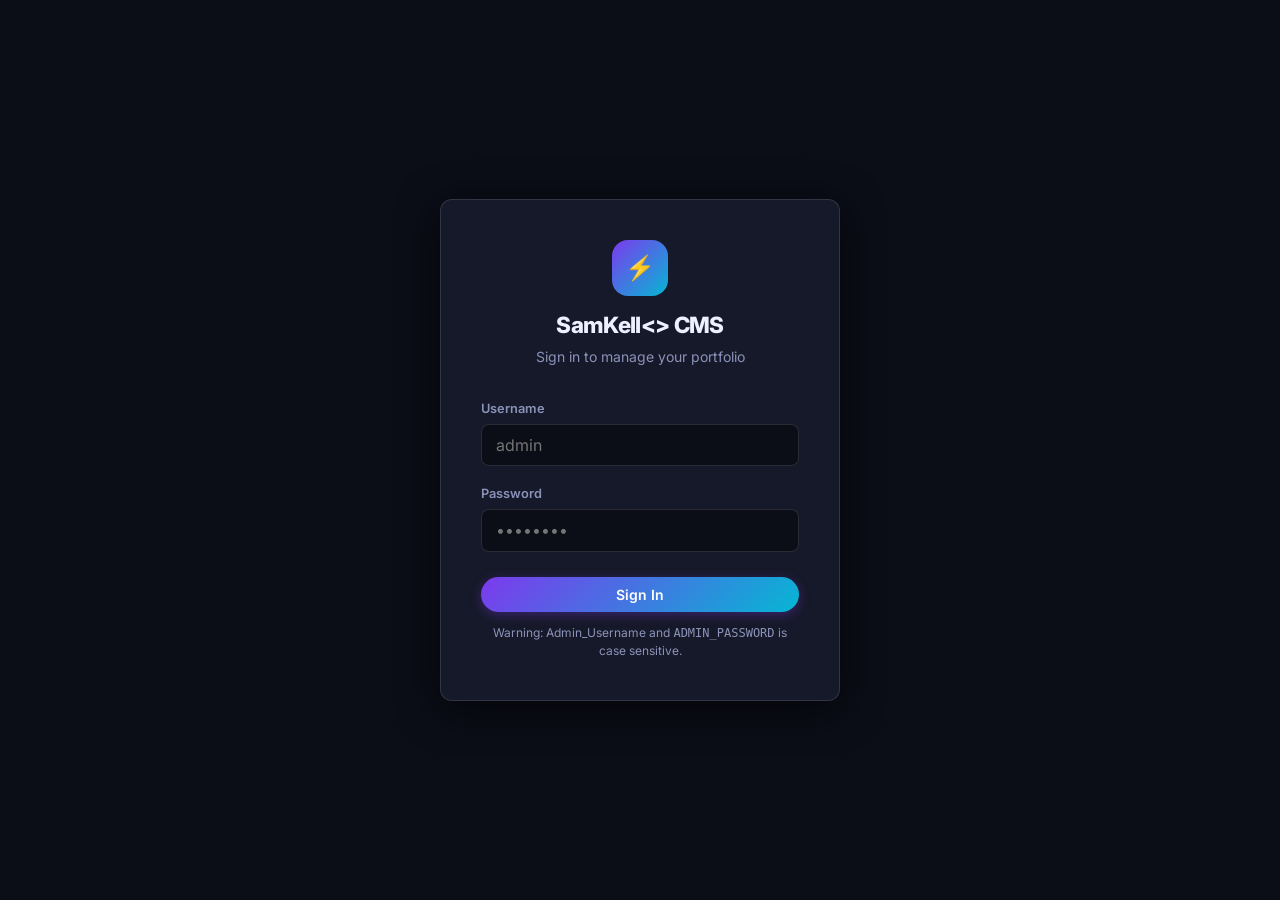
==== commit a66b1e0a: "Update index.html" ====
--- a/admin/index.html
+++ b/admin/index.html
@@ -548,7 +548,7 @@
     </button>
     <p id="login-err" class="text-danger text-sm mt-2 hidden"></p>
     <p class="text-xs text-muted mt-3" style="text-align:center">
-      Default: admin / admin123 — set <code>ADMIN_PASSWORD</code> env var to change
+      Warning: Admin_Username and <code>ADMIN_PASSWORD</code> is case sensitive.
     </p>
   </div>
 </div>
@@ -1017,7 +1017,7 @@
         <div class="flex justify-between items-center mb-4">
           <div>
             <h2 class="fw-700">Carousel Slides</h2>
-            <p class="text-sm text-muted mt-1">Up to 4 slides. Slide 1 is always the hero intro — cannot be deleted.</p>
+            <p class="text-sm text-muted mt-1">Add, remove and reorder as many slides as you want.</p>
           </div>
           <button class="btn btn-primary" id="add-slide-btn" onclick="addCarouselSlide()">+ Add Slide</button>
         </div>
@@ -1845,6 +1845,13 @@
 async function loadCarouselAdmin() {
   try {
     carouselData = await apiGet('/carousel');
+
+carouselData.forEach(slide => {
+    if (slide.enabled === undefined)
+        slide.enabled = true;
+});
+
+renderCarouselAdmin();
     renderCarouselAdmin();
   } catch(e) { toast('Failed to load carousel', 'error'); }
 }
@@ -1852,7 +1859,7 @@
 function renderCarouselAdmin() {
   const el = document.getElementById('carousel-admin-list');
   const addBtn = document.getElementById('add-slide-btn');
-  if (addBtn) addBtn.style.display = carouselData.length >= 4 ? 'none' : '';
+  if (addBtn) addBtn.style.display = '';
 
   el.innerHTML = carouselData.map((slide, i) => `
     <div class="card" style="margin-bottom:1rem" id="cslide-${i}">
@@ -1860,6 +1867,15 @@
         <div class="flex items-center gap-2">
   <span style="width:28px;height:28px;border-radius:50%;background:var(--grad);display:flex;align-items:center;justify-content:center;font-size:0.8rem;font-weight:700;color:#fff;flex-shrink:0">${i+1}</span>
   <span class="fw-700">📸 Slide ${i+1}</span>
+  <label style="display:flex;align-items:center;gap:.5rem;margin-left:auto">
+    <input
+        type="checkbox"
+        ${slide.enabled !== false ? 'checked' : ''}
+        onchange="
+            carouselData[${i}].enabled=this.checked;
+        ">
+    Enabled
+</label>
 </div>
 
 <div class="flex gap-2">
@@ -1922,9 +1938,9 @@
 }
 
 function addCarouselSlide() {
-  if (carouselData.length >= 4) { toast('Maximum 4 slides allowed', 'error'); return; }
   carouselData.push({
-    id: 'slide-'+(Date.now()),
+    id: 'slide-' + Date.now(),
+    enabled: true,
     type: 'image',
     title: '',
     subtitle: '',
@@ -1932,6 +1948,7 @@
     image: '',
     bg_color: ''
   });
+
   renderCarouselAdmin();
 }
 
